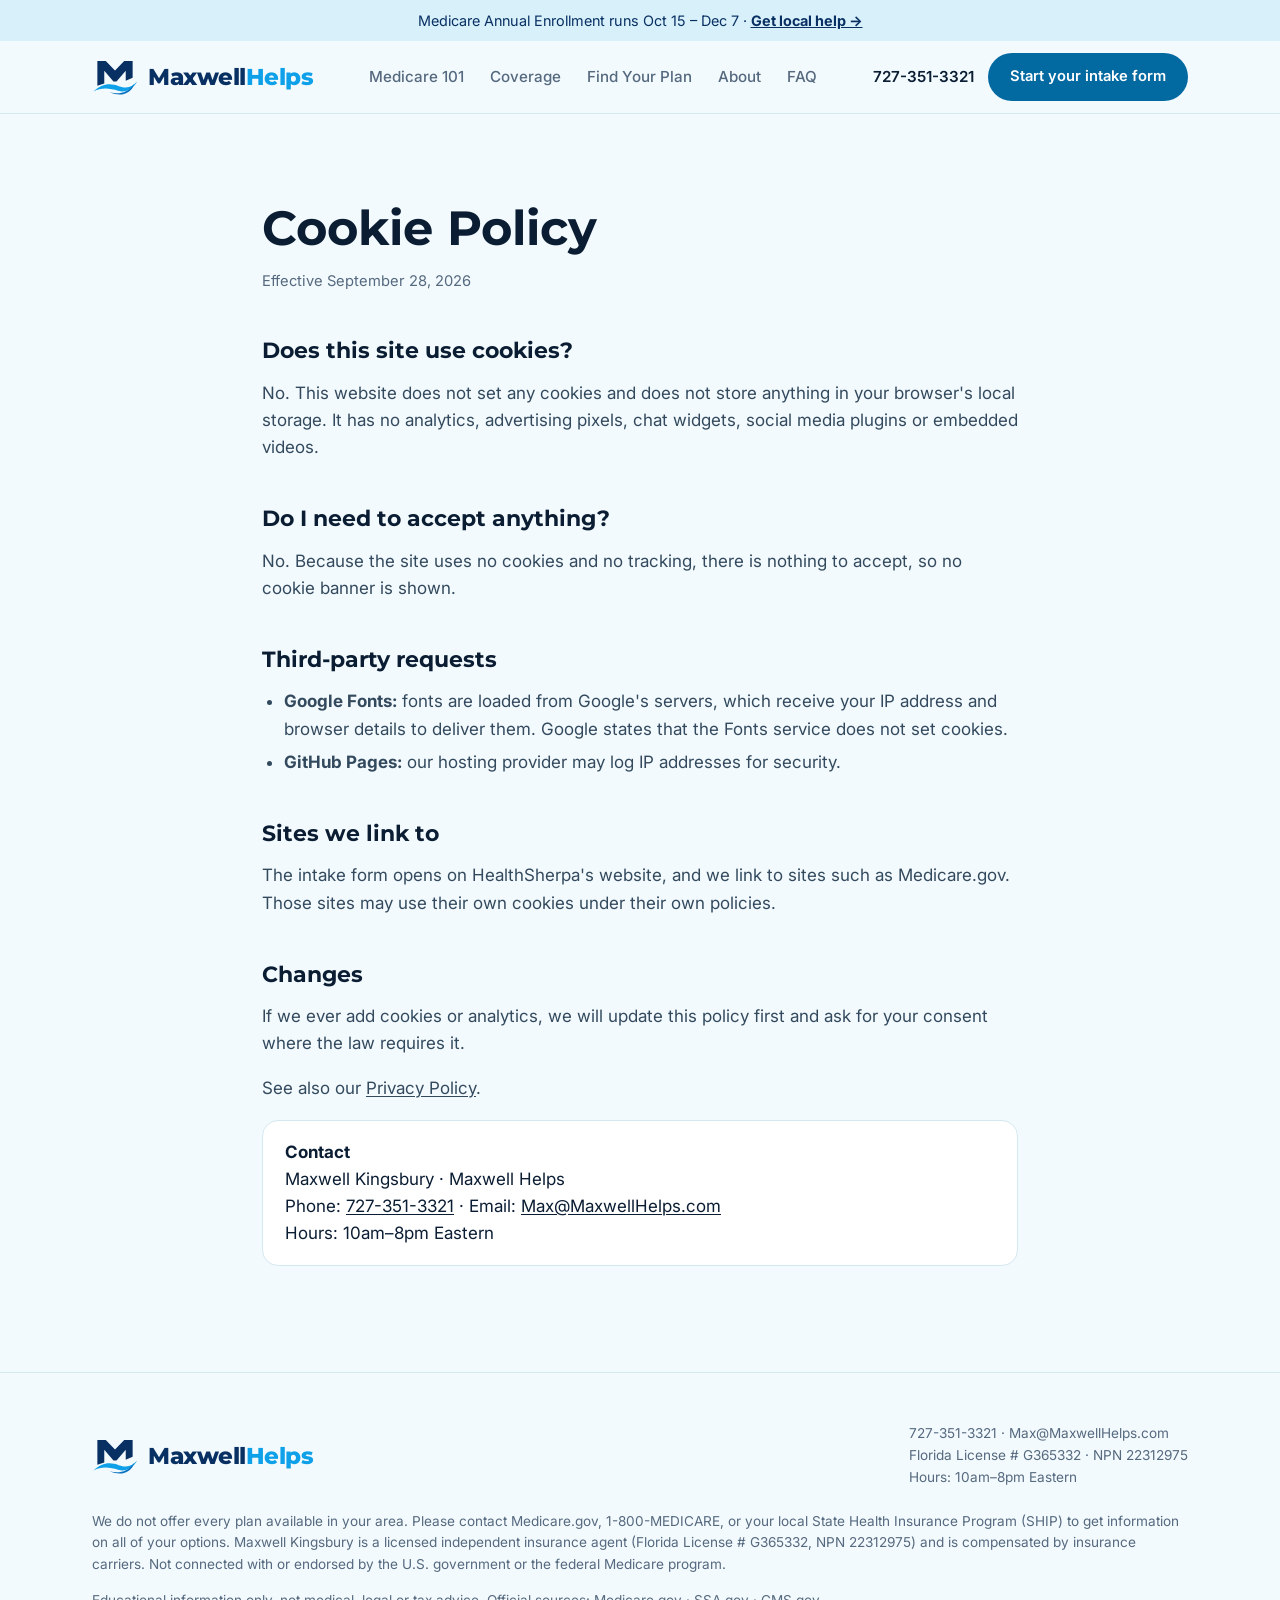
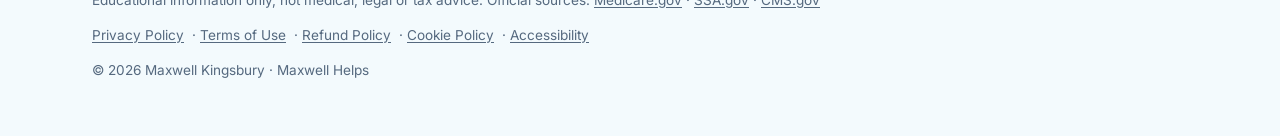
==== cookies.html @ 7a744db7 "Add Cookie Policy page" ====
<!DOCTYPE html>
<html lang="en">
<head>
<meta charset="utf-8">
<script>document.documentElement.classList.add('js')</script>
<meta name="viewport" content="width=device-width, initial-scale=1, viewport-fit=cover">
<title>Cookie Policy | Maxwell Helps</title>
<meta name="description" content="Maxwell Helps cookie policy: this site does not use cookies.">
<link href="https://fonts.googleapis.com/css2?family=Montserrat:wght@600;700;800&family=Inter:wght@400;500;600&display=swap" rel="stylesheet">
<link rel="stylesheet" href="styles.css">
</head>
<body><a class="skip" href="#main">Skip to main content</a><svg width="0" height="0" style="position:absolute"><symbol id="palm" viewBox="0 0 200 300"><g fill="currentColor"><path d="M96 68C104 150 96 230 104 300L116 300C108 230 116 150 106 68Z"/><path d="M100 70C70 30 25 30 0 62C35 48 68 55 100 70Z"/><path d="M100 70C130 30 175 30 200 62C165 48 132 55 100 70Z"/><path d="M100 70C60 60 20 85 8 130C40 96 70 82 100 70Z"/><path d="M100 70C140 60 180 85 192 130C160 96 130 82 100 70Z"/><path d="M100 70C85 30 95 10 108 0C112 30 108 50 100 70Z"/><path d="M100 70C80 55 55 45 40 20C70 30 90 50 100 70Z"/><path d="M100 70C120 55 145 45 160 20C130 30 110 50 100 70Z"/></g></symbol></svg>
<div class="banner">Medicare Annual Enrollment runs Oct 15 – Dec 7 · <a href="index.html#contact">Get local help →</a></div>
<header><div class="wrap nav">
  <a class="logo" href="index.html" aria-label="Maxwell Helps"><svg class="mk" viewBox="0 0 120 92" aria-hidden="true"><path fill="#083063" d="M14 4h22l24 25 24-25h22v44l-18 8V30L64 58h-8L32 30v33l-18 6z"/><path fill="#0ea0e8" d="M4 84c22-22 44-22 66-14s34 2 48-12c-12 20-30 30-50 24S26 72 4 84z"/><path fill="#0a72c0" d="M46 86c24 6 46 2 64-22-6 22-30 36-64 22z"/></svg><span class="wm">Maxwell<b>Helps</b></span></a>
  <nav><ul><li><a href="medicare-101.html">Medicare 101</a></li><li><a href="index.html#pillars">Coverage</a></li><li><a href="index.html#quiz">Find Your Plan</a></li><li><a href="index.html#about">About</a></li><li><a href="index.html#faq">FAQ</a></li></ul></nav>
  <div class="navr"><a class="tel" href="tel:+17273513321">727-351-3321</a><a class="btn p" href="https://medicare.healthsherpa.com/intake/maxwell-kingsbury" target="_blank" rel="noopener">Start your intake form<span class="sr-only"> (opens in a new tab)</span></a><button class="menu-btn" type="button" aria-label="Open menu" aria-expanded="false" aria-controls="mnav"><span></span><span></span><span></span></button></div>
</div>
<div id="mnav" class="mnav" hidden><div class="wrap"><ul><li><a href="medicare-101.html">Medicare 101</a></li><li><a href="index.html#pillars">Coverage</a></li><li><a href="index.html#quiz">Find Your Plan</a></li><li><a href="index.html#about">About</a></li><li><a href="index.html#faq">FAQ</a></li></ul><a class="btn p" href="https://medicare.healthsherpa.com/intake/maxwell-kingsbury" target="_blank" rel="noopener">Start your intake form<span class="sr-only"> (opens in a new tab)</span></a></div></div></header>

<main id="main">
<section><div class="wrap legal">
<h1>Cookie Policy</h1>
<p class="updated">Effective September 28, 2026</p>
<h2>Does this site use cookies?</h2>
<p>No. This website does not set any cookies and does not store anything in your browser's local storage. It has no analytics, advertising pixels, chat widgets, social media plugins or embedded videos.</p>
<h2>Do I need to accept anything?</h2>
<p>No. Because the site uses no cookies and no tracking, there is nothing to accept, so no cookie banner is shown.</p>
<h2>Third-party requests</h2>
<ul>
<li><strong>Google Fonts:</strong> fonts are loaded from Google's servers, which receive your IP address and browser details to deliver them. Google states that the Fonts service does not set cookies.</li>
<li><strong>GitHub Pages:</strong> our hosting provider may log IP addresses for security.</li>
</ul>
<h2>Sites we link to</h2>
<p>The intake form opens on HealthSherpa's website, and we link to sites such as Medicare.gov. Those sites may use their own cookies under their own policies.</p>
<h2>Changes</h2>
<p>If we ever add cookies or analytics, we will update this policy first and ask for your consent where the law requires it.</p>
<p>See also our <a href="privacy.html">Privacy Policy</a>.</p>
<div class="box"><strong>Contact</strong><br>Maxwell Kingsbury · Maxwell Helps<br>Phone: <a href="tel:+17273513321">727-351-3321</a> · Email: <a href="mailto:Max@MaxwellHelps.com">Max@MaxwellHelps.com</a><br>Hours: 10am–8pm Eastern</div>
</div></section>
</main>

<footer><div class="wrap">
  <div class="row"><a class="logo" href="index.html" aria-label="Maxwell Helps"><svg class="mk" viewBox="0 0 120 92" aria-hidden="true"><path fill="#083063" d="M14 4h22l24 25 24-25h22v44l-18 8V30L64 58h-8L32 30v33l-18 6z"/><path fill="#0ea0e8" d="M4 84c22-22 44-22 66-14s34 2 48-12c-12 20-30 30-50 24S26 72 4 84z"/><path fill="#0a72c0" d="M46 86c24 6 46 2 64-22-6 22-30 36-64 22z"/></svg><span class="wm">Maxwell<b>Helps</b></span></a><div>727-351-3321 · <a href="mailto:Max@MaxwellHelps.com">Max@MaxwellHelps.com</a><br>Florida License # G365332 · NPN 22312975<br>Hours: 10am–8pm Eastern</div></div>
  <p>We do not offer every plan available in your area. Please contact Medicare.gov, 1-800-MEDICARE, or your local State Health Insurance Program (SHIP) to get information on all of your options. Maxwell Kingsbury is a licensed independent insurance agent (Florida License # G365332, NPN 22312975) and is compensated by insurance carriers. Not connected with or endorsed by the U.S. government or the federal Medicare program.</p>
  <p>Educational information only, not medical, legal or tax advice. Official sources: <a href="https://www.medicare.gov/" target="_blank" rel="noopener">Medicare.gov<span class="sr-only"> (opens in a new tab)</span></a> · <a href="https://www.ssa.gov/medicare/" target="_blank" rel="noopener">SSA.gov<span class="sr-only"> (opens in a new tab)</span></a> · <a href="https://www.cms.gov/" target="_blank" rel="noopener">CMS.gov<span class="sr-only"> (opens in a new tab)</span></a></p>
  <p class="legal-links"><a href="privacy.html">Privacy Policy</a> · <a href="terms.html">Terms of Use</a> · <a href="terms.html#refunds">Refund Policy</a> · <a href="cookies.html">Cookie Policy</a> · <a href="terms.html#accessibility">Accessibility</a></p>
  <p>© 2026 Maxwell Kingsbury · Maxwell Helps</p>
</div></footer>
<div class="mbar"><a class="call" href="tel:+17273513321">Call Maxwell</a><a class="go" href="https://medicare.healthsherpa.com/intake/maxwell-kingsbury" target="_blank" rel="noopener">Intake form<span class="sr-only"> (opens in a new tab)</span></a></div>

<script>
(function(){
  var mb=document.querySelector('.menu-btn'),mn=document.getElementById('mnav');
  function setM(o){mb.setAttribute('aria-expanded',o);mb.setAttribute('aria-label',o?'Close menu':'Open menu');mn.hidden=!o}
  mb.onclick=function(){setM(mb.getAttribute('aria-expanded')!=='true')};
  mn.querySelectorAll('a').forEach(function(a){a.addEventListener('click',function(){setM(false)})});
  document.addEventListener('keydown',function(e){if(e.key==='Escape'&&!mn.hidden){setM(false);mb.focus()}});
})();
</script>
</body>
</html>
---- styles.css ----
/* BRAND TOKENS — swap these to match the Maxwell Helps brand kit */
:root{--brand:#083063;--brand-2:#0369a1;--sky:#0ea0e8;--accent:#0369a1;--bg:#f3fafd;--card:#fff;--ink:#0b1d33;--muted:#55697f;--line:#d4e8f2;--soft:#e1f3fa;box-sizing:border-box;padding-top:env(safe-area-inset-top,0px);padding-bottom:env(safe-area-inset-bottom,0px)}


html{scroll-padding-top:calc(env(safe-area-inset-top,0px) + 76px);scroll-behavior:smooth}
*{box-sizing:border-box}
body{margin:0;background:var(--bg);color:var(--ink);font:400 17px/1.6 Inter,system-ui,sans-serif}
h1,h2,h3{font-family:Montserrat,system-ui,sans-serif;line-height:1.1;margin:0 0 .5em;color:var(--ink)}
h1{font-size:clamp(2.6rem,7vw,5rem);font-weight:700}
h2{font-size:clamp(1.9rem,4vw,2.9rem);font-weight:700}
h3{font-size:1.25rem}
a{color:inherit}
.wrap{max-width:1140px;margin:0 auto;padding:0 22px}
section{padding:88px 0}
.eyebrow{font-size:.78rem;letter-spacing:.14em;text-transform:uppercase;font-weight:600;color:var(--brand-2);margin-bottom:14px;display:block}
.btn{display:inline-block;padding:14px 26px;border-radius:999px;font-weight:600;text-decoration:none;border:2px solid transparent;transition:transform .2s,box-shadow .2s;cursor:pointer;font-size:1rem;font-family:inherit}
.btn:hover{transform:translateY(-2px);box-shadow:0 10px 24px -10px rgba(15,61,62,.5)}
.btn.p{background:var(--accent);color:#fff}
.btn.g{border-color:var(--line);background:transparent;color:var(--ink)}
/* banner + header */
.banner{background:#d8f0fa;color:var(--brand);text-align:center;font-size:.9rem;padding:9px 12px}
.banner a{color:var(--brand);font-weight:700}
header{position:sticky;top:env(safe-area-inset-top,0px);z-index:20;background:color-mix(in srgb,var(--bg) 88%,transparent);backdrop-filter:blur(12px);border-bottom:1px solid var(--line)}
.nav{display:flex;align-items:center;justify-content:space-between;height:72px}
.logo{display:flex;align-items:center;gap:10px;font-family:Montserrat,system-ui,sans-serif;font-weight:700;font-size:1.4rem;text-decoration:none}
.mark{width:36px;height:36px;border-radius:11px;background:var(--brand);display:grid;place-items:center}
.mark svg{width:20px;height:20px}
.mk{width:46px;height:36px;display:block}.wm{font:800 1.45rem Montserrat,system-ui,sans-serif;color:#083063;letter-spacing:-.02em}.wm b{color:#0ea0e8;font-weight:800}.logo em{font-style:normal;color:var(--brand-2)}
nav ul{display:flex;gap:26px;list-style:none;margin:0;padding:0;font-weight:500;font-size:.95rem}
nav a{text-decoration:none;color:var(--muted)}nav a:hover{color:var(--ink)}
.navr{display:flex;gap:14px;align-items:center}
.navr .tel{font-weight:600;text-decoration:none;font-size:.95rem}
.navr .btn{padding:10px 20px;font-size:.92rem}
@media(max-width:900px){nav,.navr .tel{display:none}}
/* hero */
.hero{position:relative;overflow:hidden;padding:80px 0 130px;background:linear-gradient(180deg,#d8f0fa 0%,#eef9fd 70%,var(--bg) 100%)}
.blob{position:absolute;border-radius:50%;filter:blur(60px);opacity:.5;z-index:0;animation:float 14s ease-in-out infinite}
.b1{width:420px;height:420px;background:#ffd98a;top:-110px;right:-50px;opacity:.65}
.b2{width:360px;height:360px;background:var(--brand-2);bottom:-140px;left:-100px;opacity:.25;animation-delay:-6s}
@keyframes float{50%{transform:translate(30px,-24px) scale(1.08)}}
.hero .wrap{position:relative;z-index:1;display:grid;grid-template-columns:1.15fr .85fr;gap:56px;align-items:center}
.hero p.lead{font-size:1.2rem;color:var(--muted);max-width:560px;margin:0 0 30px}
.hero h1 span{color:var(--brand-2);font-style:normal}
.cta{display:flex;gap:14px;flex-wrap:wrap;margin-bottom:34px}
.stats{display:flex;gap:30px;flex-wrap:wrap}
.stats b{display:block;font-family:Montserrat,system-ui,sans-serif;font-size:1.7rem;color:var(--brand-2)}
.stats span{font-size:.85rem;color:var(--muted)}
.portrait{position:relative;aspect-ratio:4/5;border-radius:200px 200px 28px 28px;background:linear-gradient(160deg,var(--brand),var(--brand-2));display:grid;place-items:center;color:#fff;text-align:center;padding:30px;box-shadow:0 40px 70px -30px rgba(15,61,62,.6)}
.portrait small{opacity:.8;font-size:.85rem}
.portrait strong{font-family:Montserrat,system-ui,sans-serif;font-size:1.3rem;display:block;margin-bottom:6px}
.chip{position:absolute;background:var(--card);color:var(--ink);border:1px solid var(--line);border-radius:16px;padding:12px 16px;font-size:.88rem;font-weight:600;box-shadow:0 18px 40px -18px rgba(0,0,0,.35);animation:float 9s ease-in-out infinite}
.c1{left:-34px;top:22%}.c2{right:-26px;bottom:16%;animation-delay:-4s}
@media(max-width:860px){.hero .wrap{grid-template-columns:1fr}.portrait{max-width:340px;margin:0 auto}.c1{left:-8px}.c2{right:-8px}}
/* pillars */
.pillars{display:grid;grid-template-columns:repeat(3,1fr);gap:22px;margin-top:40px}
.card{background:var(--card);border:1px solid var(--line);border-radius:22px;padding:30px;transition:transform .25s,box-shadow .25s}
.card:hover{transform:translateY(-6px);box-shadow:0 24px 44px -24px rgba(15,61,62,.35)}
.ico{width:48px;height:48px;border-radius:14px;background:var(--soft);display:grid;place-items:center;font-size:1.4rem;margin-bottom:16px}
.card p{color:var(--muted);margin:0 0 14px;font-size:.98rem}
.card a.l{color:var(--brand-2);font-weight:600;text-decoration:none}
.callout{margin-top:30px;background:var(--brand);color:#fff;border-radius:22px;padding:28px 34px;display:flex;justify-content:space-between;align-items:center;gap:20px;flex-wrap:wrap}
.callout b{font-family:Montserrat,system-ui,sans-serif;font-size:1.2rem}


@media(max-width:860px){.pillars{grid-template-columns:1fr}}
/* quiz */
.quiz-sec{background:var(--soft)}
.quiz{max-width:640px;margin:34px auto 0;background:var(--card);border:1px solid var(--line);border-radius:26px;padding:38px;box-shadow:0 30px 60px -36px rgba(15,61,62,.4)}
.bar{height:6px;background:var(--line);border-radius:9px;overflow:hidden;margin-bottom:24px}
.bar i{display:block;height:100%;background:var(--accent);width:16%;transition:width .4s}
.step{display:none}.step.on{display:block;animation:in .4s}
@keyframes in{from{opacity:0;transform:translateX(16px)}}
.opt{display:block;width:100%;text-align:left;background:var(--bg);border:2px solid #8aa0b3;border-radius:14px;padding:14px 18px;margin-bottom:10px;font:inherit;color:var(--ink);cursor:pointer;transition:border-color .2s}
.opt:hover,.opt.sel{border-color:var(--brand-2)}
.opt small{display:block;color:var(--muted)}
.quiz input{width:100%;padding:14px 16px;border-radius:14px;border:2px solid #6b8196;background:var(--bg);color:var(--ink);font:inherit;margin-bottom:14px}
.back{background:none;border:0;color:var(--muted);cursor:pointer;font:inherit;margin-top:6px}
.fine{font-size:.82rem;color:var(--muted);margin-top:14px}
/* help grid */
.grid4{display:grid;grid-template-columns:repeat(4,1fr);gap:20px;margin-top:38px}
.grid4 .card{padding:24px}
@media(max-width:940px){.grid4{grid-template-columns:1fr 1fr}}@media(max-width:560px){.grid4{grid-template-columns:1fr}}
/* steps */
.steps{display:grid;grid-template-columns:repeat(3,1fr);gap:26px;margin-top:40px;counter-reset:s}
.steps div{position:relative;padding-top:74px}
.steps div:before{counter-increment:s;content:counter(s);position:absolute;top:0;left:0;width:56px;height:56px;border-radius:50%;background:var(--accent);color:#fff;font:700 1.5rem Montserrat,system-ui,sans-serif;display:grid;place-items:center}
.steps p{color:var(--muted);margin:0}
@media(max-width:800px){.steps{grid-template-columns:1fr}}
/* products */
.tags{display:flex;flex-wrap:wrap;gap:12px;margin-top:30px}
.tags span{padding:12px 22px;border-radius:999px;background:var(--card);border:1px solid var(--line);font-weight:500;transition:background .2s,color .2s}
.tags span:hover{background:var(--accent);color:#fff}
/* about */
.about{display:grid;grid-template-columns:.8fr 1.2fr;gap:56px;align-items:center}
.about .portrait{border-radius:28px;aspect-ratio:1}
@media(max-width:800px){.about{grid-template-columns:1fr}}
/* faq */
.faq{max-width:780px;margin:34px auto 0}
details{background:var(--card);border:1px solid var(--line);border-radius:16px;padding:18px 24px;margin-bottom:12px}
summary{font-weight:600;cursor:pointer;list-style:none;display:flex;justify-content:space-between}
summary::after{content:"+";color:var(--brand-2);font-size:1.4rem;line-height:1}
details[open] summary::after{content:"–"}
details p{color:var(--muted);margin:12px 0 0}
/* cta + footer */
.final{background:linear-gradient(135deg,#cdeefa,#eaf8fd 60%,#fff4df);color:var(--brand);border:1px solid var(--line);text-align:center;border-radius:32px;padding:70px 24px;position:relative;overflow:hidden}
.final h2{color:var(--brand)}.final p{max-width:520px;margin:0 auto 28px}

footer{padding:50px 0 40px;color:var(--muted);font-size:.85rem;border-top:1px solid var(--line)}
footer .row{display:flex;justify-content:space-between;gap:24px;flex-wrap:wrap;margin-bottom:22px}
footer a{text-decoration:none}
/* reveal */
.js .rv{opacity:0;transform:translateY(28px);transition:opacity .7s,transform .7s}
.js .rv.in{opacity:1;transform:none}
@media(prefers-reduced-motion:reduce){*{animation:none!important;transition:none!important}.rv{opacity:1;transform:none}}
.palm{position:absolute;z-index:0;transform-origin:50% 100%;animation:sway 7s ease-in-out infinite;pointer-events:none;color:#9dd8f2}
@keyframes sway{50%{transform:rotate(2.5deg)}}
.pa{height:440px;right:-20px;bottom:50px;opacity:.85}.pb{height:300px;right:170px;bottom:45px;opacity:.55;animation-delay:-3s}
.pc{height:260px;left:-20px;bottom:-10px;opacity:.6}.pd{height:320px;right:-10px;bottom:-10px;opacity:.6;animation-delay:-2s}
.wave{position:absolute;bottom:-1px;left:0;width:100%;height:80px;z-index:1}.wave path{fill:var(--bg)}
.final>*{position:relative;z-index:1}
@media(max-width:860px){.pb{display:none}.pa{height:300px;opacity:.5}.pc,.pd{height:200px}}
.tpmo{background:#fff;border-top:1px solid var(--line);border-bottom:1px solid var(--line);padding:14px 0;font-size:.95rem;color:var(--ink);text-align:center}
/* ===== Mobile menu + sticky action bar ===== */
.menu-btn{display:none;width:44px;height:44px;border:1px solid var(--line);border-radius:12px;background:var(--card);cursor:pointer;flex-direction:column;justify-content:center;align-items:center;gap:5px;padding:0}
.menu-btn span{display:block;width:20px;height:2px;border-radius:2px;background:var(--brand);transition:transform .25s,opacity .2s}
.menu-btn[aria-expanded="true"] span:nth-child(1){transform:translateY(7px) rotate(45deg)}
.menu-btn[aria-expanded="true"] span:nth-child(2){opacity:0}
.menu-btn[aria-expanded="true"] span:nth-child(3){transform:translateY(-7px) rotate(-45deg)}
.mnav{border-top:1px solid var(--line);background:var(--card);padding:4px 0 20px;box-shadow:0 18px 30px -20px rgba(8,48,99,.35)}
.mnav[hidden]{display:none}
.mnav ul{list-style:none;margin:0;padding:0}
.mnav li a{display:block;padding:14px 4px;border-bottom:1px solid var(--line);text-decoration:none;font-weight:600;font-size:1.05rem;color:var(--ink)}
.mnav .btn{display:block;text-align:center;margin-top:14px}
.mbar{display:none}
@media(max-width:900px){.menu-btn{display:flex}}
@media(max-width:700px){
  .mbar{display:flex;position:fixed;left:0;right:0;bottom:0;z-index:30;gap:10px;padding:10px 14px;padding-bottom:calc(10px + env(safe-area-inset-bottom,0px));background:color-mix(in srgb,var(--card) 94%,transparent);backdrop-filter:blur(12px);border-top:1px solid var(--line);box-shadow:0 -10px 24px -18px rgba(8,48,99,.4)}
  .mbar a{flex:1;text-align:center;padding:13px 10px;border-radius:999px;font-weight:700;text-decoration:none;font-size:.98rem}
  .mbar .call{border:2px solid var(--brand);color:var(--brand)}
  .mbar .go{background:var(--accent);color:#fff}
  body{padding-bottom:78px}
}
/* ===== Phone layout ===== */
@media(max-width:600px){
  body{font-size:16px}
  .wrap{padding:0 18px}
  section{padding:56px 0}
  h2{font-size:1.75rem}
  h3{font-size:1.12rem}
  .banner{font-size:.8rem;padding:8px 10px}.banner a{white-space:nowrap}
  .nav{height:64px}
  .navr .btn{display:none}
  .mk{width:38px;height:30px}.wm{font-size:1.2rem}.logo{gap:8px}
  .hero{padding:36px 0 84px}
  .hero .wrap{gap:34px}
  .hero h1{font-size:2.5rem}
  .hero p.lead{font-size:1.05rem;margin-bottom:24px}
  .cta{flex-direction:column;gap:10px;margin-bottom:26px}
  .cta .btn,.final .btn{display:block;width:100%;text-align:center}
  .stats{display:flex;flex-wrap:nowrap;justify-content:space-between;gap:8px}
  .stats b{font-size:1.05rem;white-space:nowrap}.stats span{font-size:.78rem;line-height:1.3;display:block}
  .portrait{width:100%;max-width:300px;padding:0}
  .about .portrait{max-width:260px}
  .chip{font-size:.78rem;padding:8px 12px;border-radius:12px}
  .c1{left:8px;top:auto;bottom:24%}.c2{right:8px;bottom:7%}
  .pa{height:260px;right:-60px;opacity:.35}.pb{display:none}
  .blob{filter:blur(50px)}.b1{width:260px;height:260px}.b2{width:220px;height:220px}
  .tpmo{font-size:.85rem;padding:12px 0}
  .grid4,.pillars{gap:14px;margin-top:26px}
  .card,.grid4 .card{padding:20px}
  .ico{width:42px;height:42px;margin-bottom:12px}
  .quiz{padding:24px 20px;border-radius:20px;margin-top:24px}
  .opt{padding:13px 14px}
  .steps{gap:22px;margin-top:28px}.steps div{padding-top:0;padding-left:62px;min-height:48px}
  .steps div:before{width:46px;height:46px;font-size:1.2rem}
  section [style*="margin-top:90px"]{margin-top:56px!important}
  .tags{gap:8px}.tags span{padding:9px 14px;font-size:.92rem}
  .about{gap:28px;text-align:center}.about .portrait{margin:0 auto}
  details{padding:15px 18px}
  .final{padding:44px 20px;border-radius:24px}
  .final .btn+.btn,.final .btn.g{margin-top:10px}
  .pc,.pd{height:170px;opacity:.35}
  footer{padding:36px 0 28px}
  footer .row{flex-direction:column;gap:14px}
}
@media(hover:none){.card:hover,.btn:hover{transform:none;box-shadow:none}}

/* ===== Accessibility ===== */
.sr-only{position:absolute!important;width:1px;height:1px;padding:0;margin:-1px;overflow:hidden;clip:rect(0,0,0,0);white-space:nowrap;border:0}
.skip{position:absolute;left:12px;top:-60px;z-index:100;background:var(--brand);color:#fff;padding:10px 16px;border-radius:10px;font-weight:700;text-decoration:none}
.skip:focus{top:12px}
a:focus-visible,button:focus-visible,summary:focus-visible,input:focus-visible,[tabindex]:focus-visible{outline:3px solid #b45309;outline-offset:3px;border-radius:6px}
.btn:focus-visible{outline-offset:4px;border-radius:999px}
.opt[aria-pressed="true"]{border-color:var(--brand-2);background:#e6f2fa}
.quiz h3:focus{outline:none}
main p a,footer p a,.legal a{text-decoration:underline;text-underline-offset:2px}
.legal-links a{margin-right:4px}
/* ===== Legal pages ===== */
.legal{max-width:800px}
.legal h1{font-size:clamp(2rem,5vw,3rem);margin-bottom:.3em}
.legal h2{font-size:1.4rem;margin:2em 0 .6em}
.legal p,.legal li{color:#334a5e}
.legal ul{padding-left:22px}.legal li{margin-bottom:6px}
.legal .updated{color:var(--muted);font-size:.92rem}
.legal .box{background:var(--card);border:1px solid var(--line);border-radius:16px;padding:18px 22px;margin:18px 0}
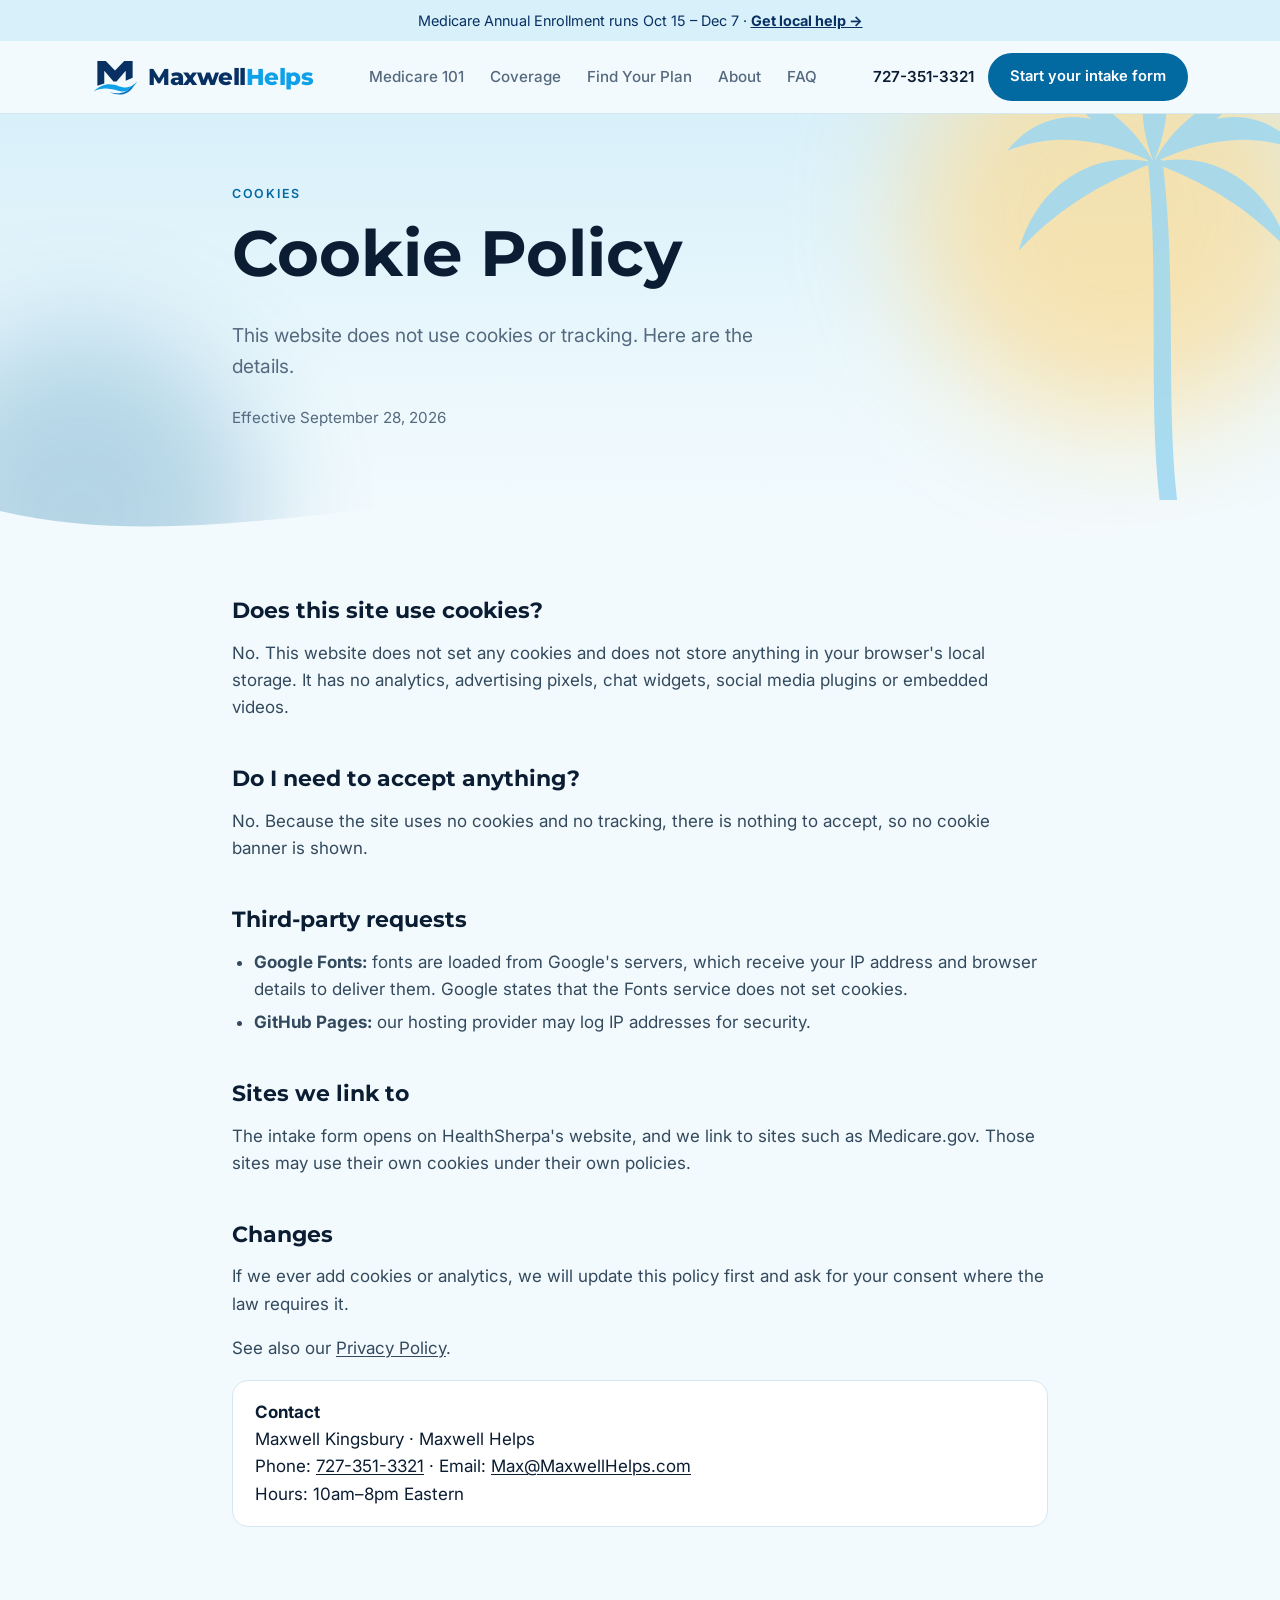
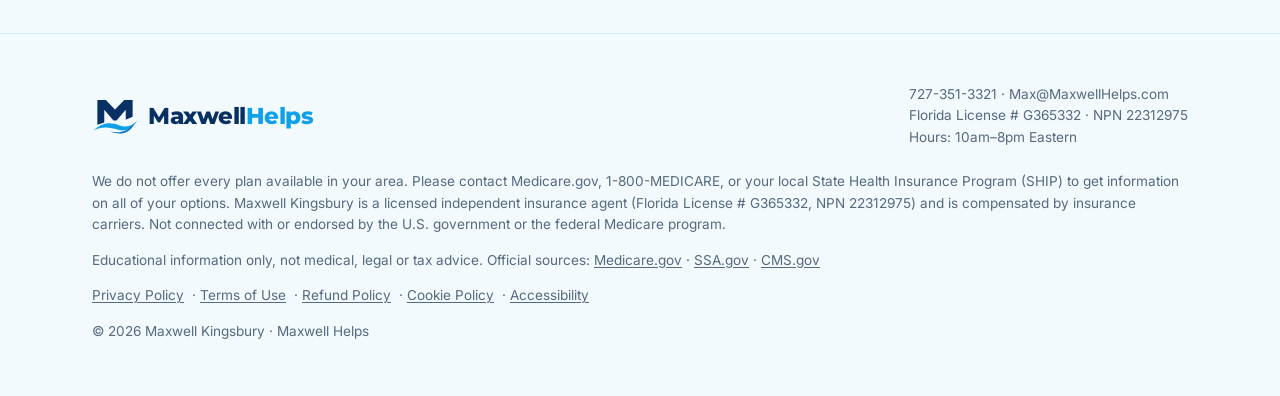
==== commit 6fd7eeda: "Cookie Policy: shared page header" ====
--- a/cookies.html
+++ b/cookies.html
@@ -13,15 +13,21 @@
 <div class="banner">Medicare Annual Enrollment runs Oct 15 – Dec 7 · <a href="index.html#contact">Get local help →</a></div>
 <header><div class="wrap nav">
   <a class="logo" href="index.html" aria-label="Maxwell Helps"><svg class="mk" viewBox="0 0 120 92" aria-hidden="true"><path fill="#083063" d="M14 4h22l24 25 24-25h22v44l-18 8V30L64 58h-8L32 30v33l-18 6z"/><path fill="#0ea0e8" d="M4 84c22-22 44-22 66-14s34 2 48-12c-12 20-30 30-50 24S26 72 4 84z"/><path fill="#0a72c0" d="M46 86c24 6 46 2 64-22-6 22-30 36-64 22z"/></svg><span class="wm">Maxwell<b>Helps</b></span></a>
-  <nav><ul><li><a href="medicare-101.html">Medicare 101</a></li><li><a href="index.html#pillars">Coverage</a></li><li><a href="index.html#quiz">Find Your Plan</a></li><li><a href="index.html#about">About</a></li><li><a href="index.html#faq">FAQ</a></li></ul></nav>
+  <nav aria-label="Main"><ul><li><a href="medicare-101.html">Medicare 101</a></li><li><a href="index.html#pillars">Coverage</a></li><li><a href="index.html#quiz">Find Your Plan</a></li><li><a href="index.html#about">About</a></li><li><a href="index.html#faq">FAQ</a></li></ul></nav>
   <div class="navr"><a class="tel" href="tel:+17273513321">727-351-3321</a><a class="btn p" href="https://medicare.healthsherpa.com/intake/maxwell-kingsbury" target="_blank" rel="noopener">Start your intake form<span class="sr-only"> (opens in a new tab)</span></a><button class="menu-btn" type="button" aria-label="Open menu" aria-expanded="false" aria-controls="mnav"><span></span><span></span><span></span></button></div>
 </div>
 <div id="mnav" class="mnav" hidden><div class="wrap"><ul><li><a href="medicare-101.html">Medicare 101</a></li><li><a href="index.html#pillars">Coverage</a></li><li><a href="index.html#quiz">Find Your Plan</a></li><li><a href="index.html#about">About</a></li><li><a href="index.html#faq">FAQ</a></li></ul><a class="btn p" href="https://medicare.healthsherpa.com/intake/maxwell-kingsbury" target="_blank" rel="noopener">Start your intake form<span class="sr-only"> (opens in a new tab)</span></a></div></div></header>
 
 <main id="main">
-<section><div class="wrap legal">
-<h1>Cookie Policy</h1>
-<p class="updated">Effective September 28, 2026</p>
+<section class="hero sm"><div class="blob b1"></div><div class="blob b2"></div><svg class="palm pa" viewBox="0 0 200 300" aria-hidden="true"><use href="#palm"/></svg>
+<div class="wrap"><div>
+  <span class="eyebrow">Cookies</span>
+  <h1>Cookie Policy</h1>
+  <p class="lead">This website does not use cookies or tracking. Here are the details.</p>
+  <p class="updated">Effective September 28, 2026</p>
+</div></div><svg class="wave" viewBox="0 0 1440 80" preserveAspectRatio="none" aria-hidden="true"><path d="M0 40C240 90 480 0 720 40S1200 80 1440 30V80H0Z"/></svg></section>
+
+<section class="legal-body"><div class="wrap legal">
 <h2>Does this site use cookies?</h2>
 <p>No. This website does not set any cookies and does not store anything in your browser's local storage. It has no analytics, advertising pixels, chat widgets, social media plugins or embedded videos.</p>
 <h2>Do I need to accept anything?</h2>
--- a/styles.css
+++ b/styles.css
@@ -28,7 +28,9 @@
 .mk{width:46px;height:36px;display:block}.wm{font:800 1.45rem Montserrat,system-ui,sans-serif;color:#083063;letter-spacing:-.02em}.wm b{color:#0ea0e8;font-weight:800}.logo em{font-style:normal;color:var(--brand-2)}
 nav ul{display:flex;gap:26px;list-style:none;margin:0;padding:0;font-weight:500;font-size:.95rem}
 nav a{text-decoration:none;color:var(--muted)}nav a:hover{color:var(--ink)}
-.navr{display:flex;gap:14px;align-items:center}
+.navr{display:flex;gap:14px;align-items:center;flex-shrink:0}
+.logo{flex-shrink:0}nav a,.navr a{white-space:nowrap}
+nav a[aria-current="page"]{color:var(--ink);box-shadow:inset 0 -2px 0 var(--brand-2);padding-bottom:3px}
 .navr .tel{font-weight:600;text-decoration:none;font-size:.95rem}
 .navr .btn{padding:10px 20px;font-size:.92rem}
 @media(max-width:900px){nav,.navr .tel{display:none}}
@@ -196,10 +198,22 @@
 main p a,footer p a,.legal a{text-decoration:underline;text-underline-offset:2px}
 .legal-links a{margin-right:4px}
 /* ===== Legal pages ===== */
-.legal{max-width:800px}
-.legal h1{font-size:clamp(2rem,5vw,3rem);margin-bottom:.3em}
+.legal{max-width:860px}
+.legal-body{padding-top:48px}
 .legal h2{font-size:1.4rem;margin:2em 0 .6em}
 .legal p,.legal li{color:#334a5e}
 .legal ul{padding-left:22px}.legal li{margin-bottom:6px}
-.legal .updated{color:var(--muted);font-size:.92rem}
+.legal h2:first-child{margin-top:0}
+.hero .updated{color:var(--muted);font-size:.95rem;margin:-6px 0 0}
 .legal .box{background:var(--card);border:1px solid var(--line);border-radius:16px;padding:18px 22px;margin:18px 0}
+/* ===== Page header (shared) ===== */
+.hero.sm{padding:70px 0 120px}.hero.sm .wrap{grid-template-columns:1fr;max-width:860px}
+.hero.sm h1{font-size:clamp(2.3rem,6vw,4rem)}
+@media(max-width:600px){.hero.sm{padding:36px 0 84px}.hero.sm h1{font-size:2.3rem}.legal-body{padding-top:28px}}
+/* ===== Advisor ID card ===== */
+.pfig{margin:0;position:relative}
+.idcard{position:relative;z-index:2;width:fit-content;max-width:92%;margin:-34px auto 0;background:var(--card);border:1px solid var(--line);border-radius:16px;padding:12px 22px;text-align:center;box-shadow:0 18px 40px -20px rgba(8,48,99,.45);line-height:1.35}
+.idcard strong{display:block;font:800 1.15rem Montserrat,system-ui,sans-serif;color:var(--brand)}
+.idcard span{display:block;font-size:.86rem;color:var(--muted)}
+.idcard .role{color:var(--brand-2);font-weight:600}
+@media(max-width:600px){.idcard{padding:10px 16px;margin-top:-28px}.idcard strong{font-size:1.05rem}.idcard span{font-size:.8rem}.c1{bottom:47%}.c2{bottom:29%}.chip{animation:none}}
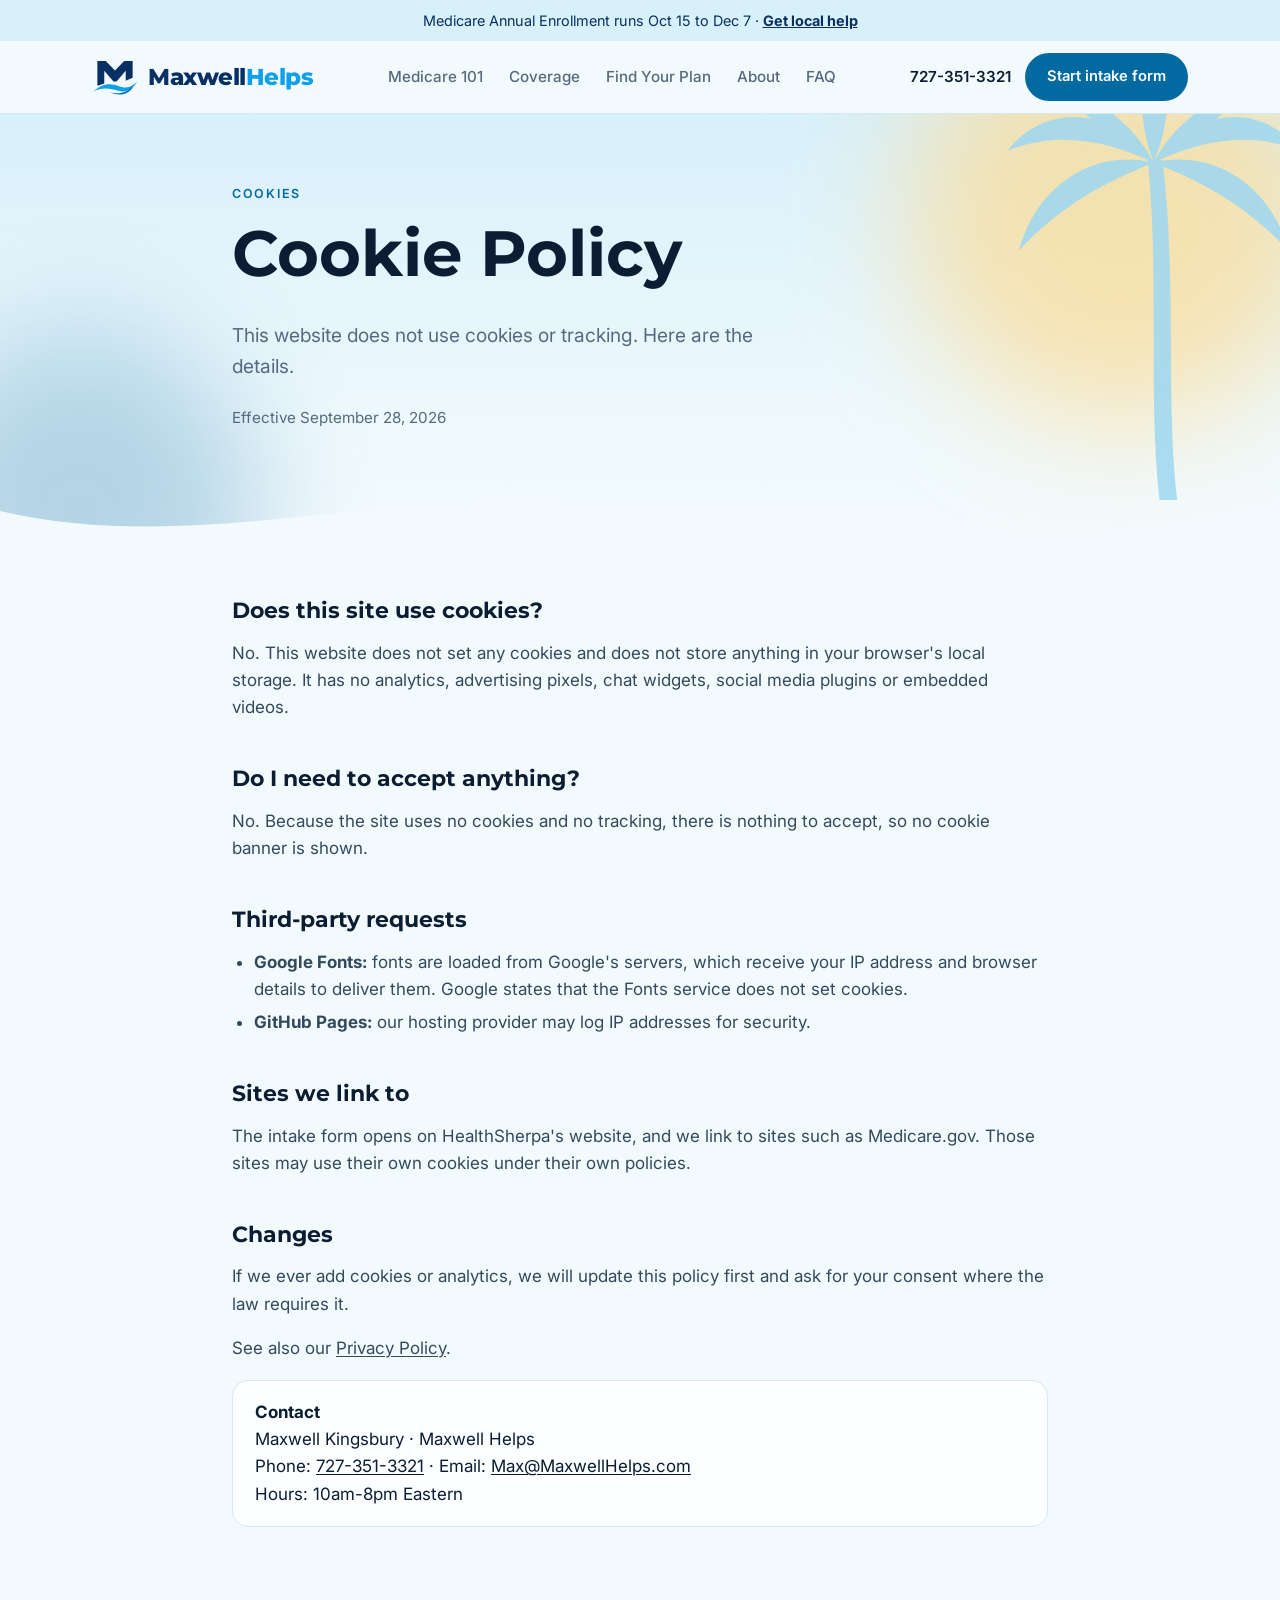
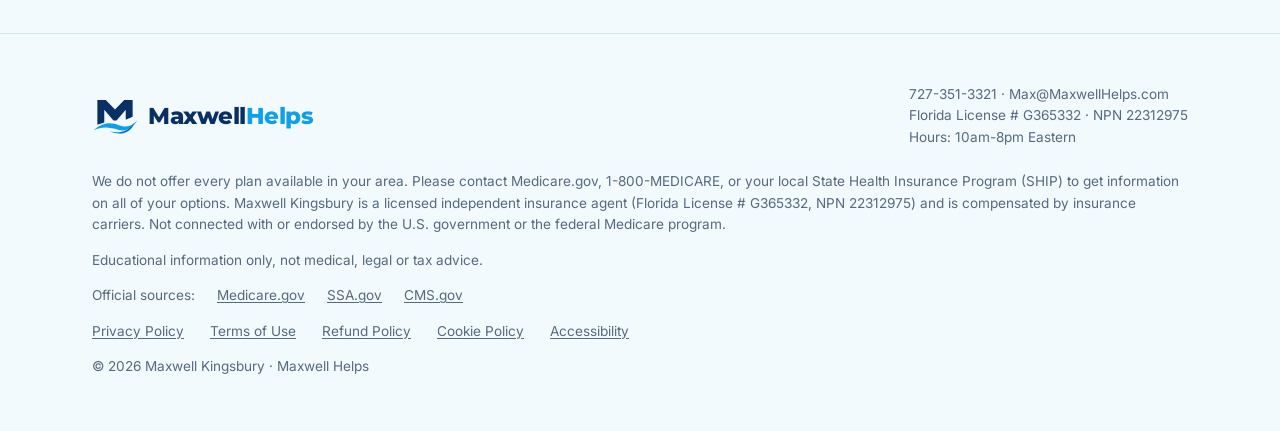
==== commit 37d7535b: "Add files via upload" ====
--- a/cookies.html
+++ b/cookies.html
@@ -10,13 +10,13 @@
 <link rel="stylesheet" href="styles.css">
 </head>
 <body><a class="skip" href="#main">Skip to main content</a><svg width="0" height="0" style="position:absolute"><symbol id="palm" viewBox="0 0 200 300"><g fill="currentColor"><path d="M96 68C104 150 96 230 104 300L116 300C108 230 116 150 106 68Z"/><path d="M100 70C70 30 25 30 0 62C35 48 68 55 100 70Z"/><path d="M100 70C130 30 175 30 200 62C165 48 132 55 100 70Z"/><path d="M100 70C60 60 20 85 8 130C40 96 70 82 100 70Z"/><path d="M100 70C140 60 180 85 192 130C160 96 130 82 100 70Z"/><path d="M100 70C85 30 95 10 108 0C112 30 108 50 100 70Z"/><path d="M100 70C80 55 55 45 40 20C70 30 90 50 100 70Z"/><path d="M100 70C120 55 145 45 160 20C130 30 110 50 100 70Z"/></g></symbol></svg>
-<div class="banner">Medicare Annual Enrollment runs Oct 15 – Dec 7 · <a href="index.html#contact">Get local help →</a></div>
+<div class="banner">Medicare Annual Enrollment runs Oct 15 to Dec 7 · <a href="index.html#contact">Get local help</a></div>
 <header><div class="wrap nav">
   <a class="logo" href="index.html" aria-label="Maxwell Helps"><svg class="mk" viewBox="0 0 120 92" aria-hidden="true"><path fill="#083063" d="M14 4h22l24 25 24-25h22v44l-18 8V30L64 58h-8L32 30v33l-18 6z"/><path fill="#0ea0e8" d="M4 84c22-22 44-22 66-14s34 2 48-12c-12 20-30 30-50 24S26 72 4 84z"/><path fill="#0a72c0" d="M46 86c24 6 46 2 64-22-6 22-30 36-64 22z"/></svg><span class="wm">Maxwell<b>Helps</b></span></a>
   <nav aria-label="Main"><ul><li><a href="medicare-101.html">Medicare 101</a></li><li><a href="index.html#pillars">Coverage</a></li><li><a href="index.html#quiz">Find Your Plan</a></li><li><a href="index.html#about">About</a></li><li><a href="index.html#faq">FAQ</a></li></ul></nav>
-  <div class="navr"><a class="tel" href="tel:+17273513321">727-351-3321</a><a class="btn p" href="https://medicare.healthsherpa.com/intake/maxwell-kingsbury" target="_blank" rel="noopener">Start your intake form<span class="sr-only"> (opens in a new tab)</span></a><button class="menu-btn" type="button" aria-label="Open menu" aria-expanded="false" aria-controls="mnav"><span></span><span></span><span></span></button></div>
+  <div class="navr"><a class="tel" href="tel:+17273513321">727-351-3321</a><a class="btn p" href="https://medicare.healthsherpa.com/intake/maxwell-kingsbury" target="_blank" rel="noopener">Start intake form<span class="sr-only"> (opens in a new tab)</span></a><button class="menu-btn" type="button" aria-label="Open menu" aria-expanded="false" aria-controls="mnav"><span></span><span></span><span></span></button></div>
 </div>
-<div id="mnav" class="mnav" hidden><div class="wrap"><ul><li><a href="medicare-101.html">Medicare 101</a></li><li><a href="index.html#pillars">Coverage</a></li><li><a href="index.html#quiz">Find Your Plan</a></li><li><a href="index.html#about">About</a></li><li><a href="index.html#faq">FAQ</a></li></ul><a class="btn p" href="https://medicare.healthsherpa.com/intake/maxwell-kingsbury" target="_blank" rel="noopener">Start your intake form<span class="sr-only"> (opens in a new tab)</span></a></div></div></header>
+<div id="mnav" class="mnav" hidden><div class="wrap"><ul><li><a href="medicare-101.html">Medicare 101</a></li><li><a href="index.html#pillars">Coverage</a></li><li><a href="index.html#quiz">Find Your Plan</a></li><li><a href="index.html#about">About</a></li><li><a href="index.html#faq">FAQ</a></li></ul><a class="btn p" href="https://medicare.healthsherpa.com/intake/maxwell-kingsbury" target="_blank" rel="noopener">Start intake form<span class="sr-only"> (opens in a new tab)</span></a></div></div></header>
 
 <main id="main">
 <section class="hero sm"><div class="blob b1"></div><div class="blob b2"></div><svg class="palm pa" viewBox="0 0 200 300" aria-hidden="true"><use href="#palm"/></svg>
@@ -42,18 +42,19 @@
 <h2>Changes</h2>
 <p>If we ever add cookies or analytics, we will update this policy first and ask for your consent where the law requires it.</p>
 <p>See also our <a href="privacy.html">Privacy Policy</a>.</p>
-<div class="box"><strong>Contact</strong><br>Maxwell Kingsbury · Maxwell Helps<br>Phone: <a href="tel:+17273513321">727-351-3321</a> · Email: <a href="mailto:Max@MaxwellHelps.com">Max@MaxwellHelps.com</a><br>Hours: 10am–8pm Eastern</div>
+<div class="box"><strong>Contact</strong><br>Maxwell Kingsbury · Maxwell Helps<br>Phone: <a href="tel:+17273513321">727-351-3321</a> · Email: <a href="mailto:Max@MaxwellHelps.com">Max@MaxwellHelps.com</a><br>Hours: 10am-8pm Eastern</div>
 </div></section>
 </main>
 
 <footer><div class="wrap">
-  <div class="row"><a class="logo" href="index.html" aria-label="Maxwell Helps"><svg class="mk" viewBox="0 0 120 92" aria-hidden="true"><path fill="#083063" d="M14 4h22l24 25 24-25h22v44l-18 8V30L64 58h-8L32 30v33l-18 6z"/><path fill="#0ea0e8" d="M4 84c22-22 44-22 66-14s34 2 48-12c-12 20-30 30-50 24S26 72 4 84z"/><path fill="#0a72c0" d="M46 86c24 6 46 2 64-22-6 22-30 36-64 22z"/></svg><span class="wm">Maxwell<b>Helps</b></span></a><div>727-351-3321 · <a href="mailto:Max@MaxwellHelps.com">Max@MaxwellHelps.com</a><br>Florida License # G365332 · NPN 22312975<br>Hours: 10am–8pm Eastern</div></div>
+  <div class="row"><a class="logo" href="index.html" aria-label="Maxwell Helps"><svg class="mk" viewBox="0 0 120 92" aria-hidden="true"><path fill="#083063" d="M14 4h22l24 25 24-25h22v44l-18 8V30L64 58h-8L32 30v33l-18 6z"/><path fill="#0ea0e8" d="M4 84c22-22 44-22 66-14s34 2 48-12c-12 20-30 30-50 24S26 72 4 84z"/><path fill="#0a72c0" d="M46 86c24 6 46 2 64-22-6 22-30 36-64 22z"/></svg><span class="wm">Maxwell<b>Helps</b></span></a><div>727-351-3321 · <a href="mailto:Max@MaxwellHelps.com">Max@MaxwellHelps.com</a><br>Florida License # G365332 · NPN 22312975<br>Hours: 10am-8pm Eastern</div></div>
   <p>We do not offer every plan available in your area. Please contact Medicare.gov, 1-800-MEDICARE, or your local State Health Insurance Program (SHIP) to get information on all of your options. Maxwell Kingsbury is a licensed independent insurance agent (Florida License # G365332, NPN 22312975) and is compensated by insurance carriers. Not connected with or endorsed by the U.S. government or the federal Medicare program.</p>
-  <p>Educational information only, not medical, legal or tax advice. Official sources: <a href="https://www.medicare.gov/" target="_blank" rel="noopener">Medicare.gov<span class="sr-only"> (opens in a new tab)</span></a> · <a href="https://www.ssa.gov/medicare/" target="_blank" rel="noopener">SSA.gov<span class="sr-only"> (opens in a new tab)</span></a> · <a href="https://www.cms.gov/" target="_blank" rel="noopener">CMS.gov<span class="sr-only"> (opens in a new tab)</span></a></p>
-  <p class="legal-links"><a href="privacy.html">Privacy Policy</a> · <a href="terms.html">Terms of Use</a> · <a href="terms.html#refunds">Refund Policy</a> · <a href="cookies.html">Cookie Policy</a> · <a href="terms.html#accessibility">Accessibility</a></p>
+  <p>Educational information only, not medical, legal or tax advice.</p>
+  <p class="src-links">Official sources: <a href="https://www.medicare.gov/" target="_blank" rel="noopener">Medicare.gov<span class="sr-only"> (opens in a new tab)</span></a><a href="https://www.ssa.gov/medicare/" target="_blank" rel="noopener">SSA.gov<span class="sr-only"> (opens in a new tab)</span></a><a href="https://www.cms.gov/" target="_blank" rel="noopener">CMS.gov<span class="sr-only"> (opens in a new tab)</span></a></p>
+  <p class="legal-links"><a href="privacy.html">Privacy Policy</a><a href="terms.html">Terms of Use</a><a href="terms.html#refunds">Refund Policy</a><a href="cookies.html">Cookie Policy</a><a href="terms.html#accessibility">Accessibility</a></p>
   <p>© 2026 Maxwell Kingsbury · Maxwell Helps</p>
 </div></footer>
-<div class="mbar"><a class="call" href="tel:+17273513321">Call Maxwell</a><a class="go" href="https://medicare.healthsherpa.com/intake/maxwell-kingsbury" target="_blank" rel="noopener">Intake form<span class="sr-only"> (opens in a new tab)</span></a></div>
+<div class="mbar"><a class="call" href="tel:+17273513321">Call Maxwell</a><a class="go" href="https://medicare.healthsherpa.com/intake/maxwell-kingsbury" target="_blank" rel="noopener">Start intake form<span class="sr-only"> (opens in a new tab)</span></a></div>
 
 <script>
 (function(){
--- a/styles.css
+++ b/styles.css
@@ -1,5 +1,5 @@
-/* BRAND TOKENS — swap these to match the Maxwell Helps brand kit */
-:root{--brand:#083063;--brand-2:#0369a1;--sky:#0ea0e8;--accent:#0369a1;--bg:#f3fafd;--card:#fff;--ink:#0b1d33;--muted:#55697f;--line:#d4e8f2;--soft:#e1f3fa;box-sizing:border-box;padding-top:env(safe-area-inset-top,0px);padding-bottom:env(safe-area-inset-bottom,0px)}
+/* Brand tokens. Radius rule: buttons and tags are pills; large panels 24px; cards and controls 16px; small tiles 12px. */
+:root{--brand:#083063;--brand-2:#0369a1;--sky:#0ea0e8;--accent:#0369a1;--bg:#f3fafd;--card:#fcfeff;--on-accent:#fafdff;--r-lg:24px;--r-md:16px;--r-sm:12px;--shadow:8,48,99;--ink:#0b1d33;--muted:#55697f;--line:#d4e8f2;--soft:#e1f3fa;box-sizing:border-box;padding-top:env(safe-area-inset-top,0px);padding-bottom:env(safe-area-inset-bottom,0px)}
 
 
 html{scroll-padding-top:calc(env(safe-area-inset-top,0px) + 76px);scroll-behavior:smooth}
@@ -14,8 +14,9 @@
 section{padding:88px 0}
 .eyebrow{font-size:.78rem;letter-spacing:.14em;text-transform:uppercase;font-weight:600;color:var(--brand-2);margin-bottom:14px;display:block}
 .btn{display:inline-block;padding:14px 26px;border-radius:999px;font-weight:600;text-decoration:none;border:2px solid transparent;transition:transform .2s,box-shadow .2s;cursor:pointer;font-size:1rem;font-family:inherit}
-.btn:hover{transform:translateY(-2px);box-shadow:0 10px 24px -10px rgba(15,61,62,.5)}
-.btn.p{background:var(--accent);color:#fff}
+.btn:hover{transform:translateY(-2px);box-shadow:0 10px 24px -10px rgba(var(--shadow),.5)}
+.btn:active{transform:translateY(1px) scale(.98)}
+.btn.p{background:var(--accent);color:var(--on-accent)}
 .btn.g{border-color:var(--line);background:transparent;color:var(--ink)}
 /* banner + header */
 .banner{background:#d8f0fa;color:var(--brand);text-align:center;font-size:.9rem;padding:9px 12px}
@@ -23,23 +24,26 @@
 header{position:sticky;top:env(safe-area-inset-top,0px);z-index:20;background:color-mix(in srgb,var(--bg) 88%,transparent);backdrop-filter:blur(12px);border-bottom:1px solid var(--line)}
 .nav{display:flex;align-items:center;justify-content:space-between;height:72px}
 .logo{display:flex;align-items:center;gap:10px;font-family:Montserrat,system-ui,sans-serif;font-weight:700;font-size:1.4rem;text-decoration:none}
-.mark{width:36px;height:36px;border-radius:11px;background:var(--brand);display:grid;place-items:center}
+.mark{width:36px;height:36px;border-radius:var(--r-sm);background:var(--brand);display:grid;place-items:center}
 .mark svg{width:20px;height:20px}
 .mk{width:46px;height:36px;display:block}.wm{font:800 1.45rem Montserrat,system-ui,sans-serif;color:#083063;letter-spacing:-.02em}.wm b{color:#0ea0e8;font-weight:800}.logo em{font-style:normal;color:var(--brand-2)}
 nav ul{display:flex;gap:26px;list-style:none;margin:0;padding:0;font-weight:500;font-size:.95rem}
-nav a{text-decoration:none;color:var(--muted)}nav a:hover{color:var(--ink)}
+nav a{text-decoration:none;color:var(--muted);padding-bottom:3px;transition:color .2s,box-shadow .2s}nav a:hover{color:var(--ink);box-shadow:inset 0 -2px 0 #9fc3dc}
 .navr{display:flex;gap:14px;align-items:center;flex-shrink:0}
 .logo{flex-shrink:0}nav a,.navr a{white-space:nowrap}
-nav a[aria-current="page"]{color:var(--ink);box-shadow:inset 0 -2px 0 var(--brand-2);padding-bottom:3px}
+nav a[aria-current]{color:var(--ink);box-shadow:inset 0 -2px 0 var(--brand-2)}
+.mnav li a[aria-current]{color:var(--brand-2);box-shadow:inset 3px 0 0 var(--brand-2);padding-left:12px}
 .navr .tel{font-weight:600;text-decoration:none;font-size:.95rem}
 .navr .btn{padding:10px 20px;font-size:.92rem}
 @media(max-width:900px){nav,.navr .tel{display:none}}
+@media(min-width:901px) and (max-width:1100px){.navr .tel{display:none}nav ul{gap:20px}}
 /* hero */
 .hero{position:relative;overflow:hidden;padding:80px 0 130px;background:linear-gradient(180deg,#d8f0fa 0%,#eef9fd 70%,var(--bg) 100%)}
 .blob{position:absolute;border-radius:50%;filter:blur(60px);opacity:.5;z-index:0;animation:float 14s ease-in-out infinite}
 .b1{width:420px;height:420px;background:#ffd98a;top:-110px;right:-50px;opacity:.65}
 .b2{width:360px;height:360px;background:var(--brand-2);bottom:-140px;left:-100px;opacity:.25;animation-delay:-6s}
 @keyframes float{50%{transform:translate(30px,-24px) scale(1.08)}}
+.hero h1{font-size:clamp(2.6rem,4.6vw,4.25rem)}
 .hero .wrap{position:relative;z-index:1;display:grid;grid-template-columns:1.15fr .85fr;gap:56px;align-items:center}
 .hero p.lead{font-size:1.2rem;color:var(--muted);max-width:560px;margin:0 0 30px}
 .hero h1 span{color:var(--brand-2);font-style:normal}
@@ -47,35 +51,35 @@
 .stats{display:flex;gap:30px;flex-wrap:wrap}
 .stats b{display:block;font-family:Montserrat,system-ui,sans-serif;font-size:1.7rem;color:var(--brand-2)}
 .stats span{font-size:.85rem;color:var(--muted)}
-.portrait{position:relative;aspect-ratio:4/5;border-radius:200px 200px 28px 28px;background:linear-gradient(160deg,var(--brand),var(--brand-2));display:grid;place-items:center;color:#fff;text-align:center;padding:30px;box-shadow:0 40px 70px -30px rgba(15,61,62,.6)}
+.portrait{position:relative;aspect-ratio:4/5;border-radius:200px 200px var(--r-lg) var(--r-lg);background:linear-gradient(160deg,var(--brand),var(--brand-2));display:grid;place-items:center;color:var(--on-accent);text-align:center;padding:30px;box-shadow:0 40px 70px -30px rgba(var(--shadow),.6)}
 .portrait small{opacity:.8;font-size:.85rem}
 .portrait strong{font-family:Montserrat,system-ui,sans-serif;font-size:1.3rem;display:block;margin-bottom:6px}
-.chip{position:absolute;background:var(--card);color:var(--ink);border:1px solid var(--line);border-radius:16px;padding:12px 16px;font-size:.88rem;font-weight:600;box-shadow:0 18px 40px -18px rgba(0,0,0,.35);animation:float 9s ease-in-out infinite}
+.chip{position:absolute;background:var(--card);color:var(--ink);border:1px solid var(--line);border-radius:var(--r-md);padding:12px 16px;font-size:.88rem;font-weight:600;box-shadow:0 18px 40px -18px rgba(0,0,0,.35);animation:float 9s ease-in-out infinite}
 .c1{left:-34px;top:22%}.c2{right:-26px;bottom:16%;animation-delay:-4s}
 @media(max-width:860px){.hero .wrap{grid-template-columns:1fr}.portrait{max-width:340px;margin:0 auto}.c1{left:-8px}.c2{right:-8px}}
 /* pillars */
 .pillars{display:grid;grid-template-columns:repeat(3,1fr);gap:22px;margin-top:40px}
-.card{background:var(--card);border:1px solid var(--line);border-radius:22px;padding:30px;transition:transform .25s,box-shadow .25s}
-.card:hover{transform:translateY(-6px);box-shadow:0 24px 44px -24px rgba(15,61,62,.35)}
-.ico{width:48px;height:48px;border-radius:14px;background:var(--soft);display:grid;place-items:center;font-size:1.4rem;margin-bottom:16px}
+.card{background:var(--card);border:1px solid var(--line);border-radius:var(--r-md);padding:30px;transition:transform .25s,box-shadow .25s}
+.card:hover{transform:translateY(-6px);box-shadow:0 24px 44px -24px rgba(var(--shadow),.35)}
+.ico{width:48px;height:48px;border-radius:var(--r-sm);background:var(--soft);display:grid;place-items:center;font-size:1.4rem;margin-bottom:16px}
 .card p{color:var(--muted);margin:0 0 14px;font-size:.98rem}
 .card a.l{color:var(--brand-2);font-weight:600;text-decoration:none}
-.callout{margin-top:30px;background:var(--brand);color:#fff;border-radius:22px;padding:28px 34px;display:flex;justify-content:space-between;align-items:center;gap:20px;flex-wrap:wrap}
+.callout{margin-top:30px;background:var(--brand);color:var(--on-accent);border-radius:var(--r-md);padding:28px 34px;display:flex;justify-content:space-between;align-items:center;gap:20px;flex-wrap:wrap}
 .callout b{font-family:Montserrat,system-ui,sans-serif;font-size:1.2rem}
 
 
 @media(max-width:860px){.pillars{grid-template-columns:1fr}}
 /* quiz */
 .quiz-sec{background:var(--soft)}
-.quiz{max-width:640px;margin:34px auto 0;background:var(--card);border:1px solid var(--line);border-radius:26px;padding:38px;box-shadow:0 30px 60px -36px rgba(15,61,62,.4)}
+.quiz{max-width:640px;margin:34px auto 0;background:var(--card);border:1px solid var(--line);border-radius:var(--r-lg);padding:38px;box-shadow:0 30px 60px -36px rgba(var(--shadow),.4)}
 .bar{height:6px;background:var(--line);border-radius:9px;overflow:hidden;margin-bottom:24px}
 .bar i{display:block;height:100%;background:var(--accent);width:16%;transition:width .4s}
 .step{display:none}.step.on{display:block;animation:in .4s}
 @keyframes in{from{opacity:0;transform:translateX(16px)}}
-.opt{display:block;width:100%;text-align:left;background:var(--bg);border:2px solid #8aa0b3;border-radius:14px;padding:14px 18px;margin-bottom:10px;font:inherit;color:var(--ink);cursor:pointer;transition:border-color .2s}
+.opt{display:block;width:100%;text-align:left;background:var(--bg);border:2px solid #8aa0b3;border-radius:var(--r-sm);padding:14px 18px;margin-bottom:10px;font:inherit;color:var(--ink);cursor:pointer;transition:border-color .2s}
 .opt:hover,.opt.sel{border-color:var(--brand-2)}
 .opt small{display:block;color:var(--muted)}
-.quiz input{width:100%;padding:14px 16px;border-radius:14px;border:2px solid #6b8196;background:var(--bg);color:var(--ink);font:inherit;margin-bottom:14px}
+.quiz input{width:100%;padding:14px 16px;border-radius:var(--r-sm);border:2px solid #6b8196;background:var(--bg);color:var(--ink);font:inherit;margin-bottom:14px}
 .back{background:none;border:0;color:var(--muted);cursor:pointer;font:inherit;margin-top:6px}
 .fine{font-size:.82rem;color:var(--muted);margin-top:14px}
 /* help grid */
@@ -85,26 +89,26 @@
 /* steps */
 .steps{display:grid;grid-template-columns:repeat(3,1fr);gap:26px;margin-top:40px;counter-reset:s}
 .steps div{position:relative;padding-top:74px}
-.steps div:before{counter-increment:s;content:counter(s);position:absolute;top:0;left:0;width:56px;height:56px;border-radius:50%;background:var(--accent);color:#fff;font:700 1.5rem Montserrat,system-ui,sans-serif;display:grid;place-items:center}
+.steps div:before{counter-increment:s;content:counter(s);position:absolute;top:0;left:0;width:56px;height:56px;border-radius:50%;background:var(--accent);color:var(--on-accent);font:700 1.5rem Montserrat,system-ui,sans-serif;display:grid;place-items:center}
 .steps p{color:var(--muted);margin:0}
 @media(max-width:800px){.steps{grid-template-columns:1fr}}
 /* products */
 .tags{display:flex;flex-wrap:wrap;gap:12px;margin-top:30px}
 .tags span{padding:12px 22px;border-radius:999px;background:var(--card);border:1px solid var(--line);font-weight:500;transition:background .2s,color .2s}
-.tags span:hover{background:var(--accent);color:#fff}
+.tags span:hover{background:var(--accent);color:var(--on-accent)}
 /* about */
 .about{display:grid;grid-template-columns:.8fr 1.2fr;gap:56px;align-items:center}
-.about .portrait{border-radius:28px;aspect-ratio:1}
+.about .portrait{border-radius:var(--r-lg);aspect-ratio:1}
 @media(max-width:800px){.about{grid-template-columns:1fr}}
 /* faq */
 .faq{max-width:780px;margin:34px auto 0}
-details{background:var(--card);border:1px solid var(--line);border-radius:16px;padding:18px 24px;margin-bottom:12px}
+details{background:var(--card);border:1px solid var(--line);border-radius:var(--r-md);padding:18px 24px;margin-bottom:12px}
 summary{font-weight:600;cursor:pointer;list-style:none;display:flex;justify-content:space-between}
 summary::after{content:"+";color:var(--brand-2);font-size:1.4rem;line-height:1}
-details[open] summary::after{content:"–"}
+details[open] summary::after{content:"\2212"}
 details p{color:var(--muted);margin:12px 0 0}
 /* cta + footer */
-.final{background:linear-gradient(135deg,#cdeefa,#eaf8fd 60%,#fff4df);color:var(--brand);border:1px solid var(--line);text-align:center;border-radius:32px;padding:70px 24px;position:relative;overflow:hidden}
+.final{background:linear-gradient(135deg,#cdeefa,#eaf8fd 60%,#fff4df);color:var(--brand);border:1px solid var(--line);text-align:center;border-radius:var(--r-lg);padding:70px 24px;position:relative;overflow:hidden}
 .final h2{color:var(--brand)}.final p{max-width:520px;margin:0 auto 28px}
 
 footer{padding:50px 0 40px;color:var(--muted);font-size:.85rem;border-top:1px solid var(--line)}
@@ -121,7 +125,7 @@
 .wave{position:absolute;bottom:-1px;left:0;width:100%;height:80px;z-index:1}.wave path{fill:var(--bg)}
 .final>*{position:relative;z-index:1}
 @media(max-width:860px){.pb{display:none}.pa{height:300px;opacity:.5}.pc,.pd{height:200px}}
-.tpmo{background:#fff;border-top:1px solid var(--line);border-bottom:1px solid var(--line);padding:14px 0;font-size:.95rem;color:var(--ink);text-align:center}
+.tpmo{background:var(--card);border-top:1px solid var(--line);border-bottom:1px solid var(--line);padding:14px 0;font-size:.95rem;color:var(--ink);text-align:center}
 /* ===== Mobile menu + sticky action bar ===== */
 .menu-btn{display:none;width:44px;height:44px;border:1px solid var(--line);border-radius:12px;background:var(--card);cursor:pointer;flex-direction:column;justify-content:center;align-items:center;gap:5px;padding:0}
 .menu-btn span{display:block;width:20px;height:2px;border-radius:2px;background:var(--brand);transition:transform .25s,opacity .2s}
@@ -137,9 +141,9 @@
 @media(max-width:900px){.menu-btn{display:flex}}
 @media(max-width:700px){
   .mbar{display:flex;position:fixed;left:0;right:0;bottom:0;z-index:30;gap:10px;padding:10px 14px;padding-bottom:calc(10px + env(safe-area-inset-bottom,0px));background:color-mix(in srgb,var(--card) 94%,transparent);backdrop-filter:blur(12px);border-top:1px solid var(--line);box-shadow:0 -10px 24px -18px rgba(8,48,99,.4)}
-  .mbar a{flex:1;text-align:center;padding:13px 10px;border-radius:999px;font-weight:700;text-decoration:none;font-size:.98rem}
+  .mbar a{flex:1;text-align:center;padding:13px 6px;border-radius:999px;font-weight:700;text-decoration:none;font-size:.95rem;white-space:nowrap}
   .mbar .call{border:2px solid var(--brand);color:var(--brand)}
-  .mbar .go{background:var(--accent);color:#fff}
+  .mbar .go{background:var(--accent);color:var(--on-accent)}
   body{padding-bottom:78px}
 }
 /* ===== Phone layout ===== */
@@ -171,7 +175,7 @@
   .grid4,.pillars{gap:14px;margin-top:26px}
   .card,.grid4 .card{padding:20px}
   .ico{width:42px;height:42px;margin-bottom:12px}
-  .quiz{padding:24px 20px;border-radius:20px;margin-top:24px}
+  .quiz{padding:24px 20px;border-radius:var(--r-lg);margin-top:24px}
   .opt{padding:13px 14px}
   .steps{gap:22px;margin-top:28px}.steps div{padding-top:0;padding-left:62px;min-height:48px}
   .steps div:before{width:46px;height:46px;font-size:1.2rem}
@@ -189,7 +193,7 @@
 
 /* ===== Accessibility ===== */
 .sr-only{position:absolute!important;width:1px;height:1px;padding:0;margin:-1px;overflow:hidden;clip:rect(0,0,0,0);white-space:nowrap;border:0}
-.skip{position:absolute;left:12px;top:-60px;z-index:100;background:var(--brand);color:#fff;padding:10px 16px;border-radius:10px;font-weight:700;text-decoration:none}
+.skip{position:absolute;left:12px;top:-60px;z-index:100;background:var(--brand);color:var(--on-accent);padding:10px 16px;border-radius:var(--r-sm);font-weight:700;text-decoration:none}
 .skip:focus{top:12px}
 a:focus-visible,button:focus-visible,summary:focus-visible,input:focus-visible,[tabindex]:focus-visible{outline:3px solid #b45309;outline-offset:3px;border-radius:6px}
 .btn:focus-visible{outline-offset:4px;border-radius:999px}
@@ -205,15 +209,28 @@
 .legal ul{padding-left:22px}.legal li{margin-bottom:6px}
 .legal h2:first-child{margin-top:0}
 .hero .updated{color:var(--muted);font-size:.95rem;margin:-6px 0 0}
-.legal .box{background:var(--card);border:1px solid var(--line);border-radius:16px;padding:18px 22px;margin:18px 0}
+.legal .box{background:var(--card);border:1px solid var(--line);border-radius:var(--r-md);padding:18px 22px;margin:18px 0}
 /* ===== Page header (shared) ===== */
 .hero.sm{padding:70px 0 120px}.hero.sm .wrap{grid-template-columns:1fr;max-width:860px}
 .hero.sm h1{font-size:clamp(2.3rem,6vw,4rem)}
 @media(max-width:600px){.hero.sm{padding:36px 0 84px}.hero.sm h1{font-size:2.3rem}.legal-body{padding-top:28px}}
 /* ===== Advisor ID card ===== */
 .pfig{margin:0;position:relative}
-.idcard{position:relative;z-index:2;width:fit-content;max-width:92%;margin:-34px auto 0;background:var(--card);border:1px solid var(--line);border-radius:16px;padding:12px 22px;text-align:center;box-shadow:0 18px 40px -20px rgba(8,48,99,.45);line-height:1.35}
+.idcard{position:relative;z-index:2;width:fit-content;max-width:92%;margin:16px auto 0;background:var(--card);border:1px solid var(--line);border-radius:var(--r-md);padding:12px 22px;text-align:center;box-shadow:0 18px 40px -20px rgba(8,48,99,.45);line-height:1.35}
 .idcard strong{display:block;font:800 1.15rem Montserrat,system-ui,sans-serif;color:var(--brand)}
 .idcard span{display:block;font-size:.86rem;color:var(--muted)}
 .idcard .role{color:var(--brand-2);font-weight:600}
-@media(max-width:600px){.idcard{padding:10px 16px;margin-top:-28px}.idcard strong{font-size:1.05rem}.idcard span{font-size:.8rem}.c1{bottom:47%}.c2{bottom:29%}.chip{animation:none}}
+@media(max-width:600px){.idcard{padding:10px 16px;margin-top:14px}.idcard strong{font-size:1.05rem}.idcard span{font-size:.8rem}.c1{bottom:47%}.c2{bottom:29%}.chip{animation:none}}
+/* ===== Icons (Material Design Icons, Pictogrammers, Apache 2.0) ===== */
+.i{width:1.5rem;height:1.5rem;display:block}
+.ico{color:var(--brand-2)}
+.back .i,.btn .i{width:1.1em;height:1.1em;display:inline-block;vertical-align:-.15em;margin-right:.35em}
+/* How we help: feature list, no card boxes */
+.feats{display:grid;grid-template-columns:repeat(2,minmax(0,1fr));gap:20px;margin-top:38px}
+.feat{display:grid;grid-template-columns:auto 1fr;gap:18px;align-items:start;background:var(--card);border:1px solid var(--line);border-radius:var(--r-md);padding:24px 26px;transition:transform .25s,box-shadow .25s}
+.feat:hover{transform:translateY(-4px);box-shadow:0 24px 44px -24px rgba(var(--shadow),.35)}
+.feat .ico{margin:0;width:48px;height:48px}
+.feat h3{margin-bottom:.35em}.feat p{margin:0;color:var(--muted)}
+@media(max-width:700px){.feats{grid-template-columns:1fr;gap:14px}.feat{padding:20px}}
+/* Footer link row without dot separators */
+.legal-links,.src-links{display:flex;flex-wrap:wrap;gap:6px 22px}
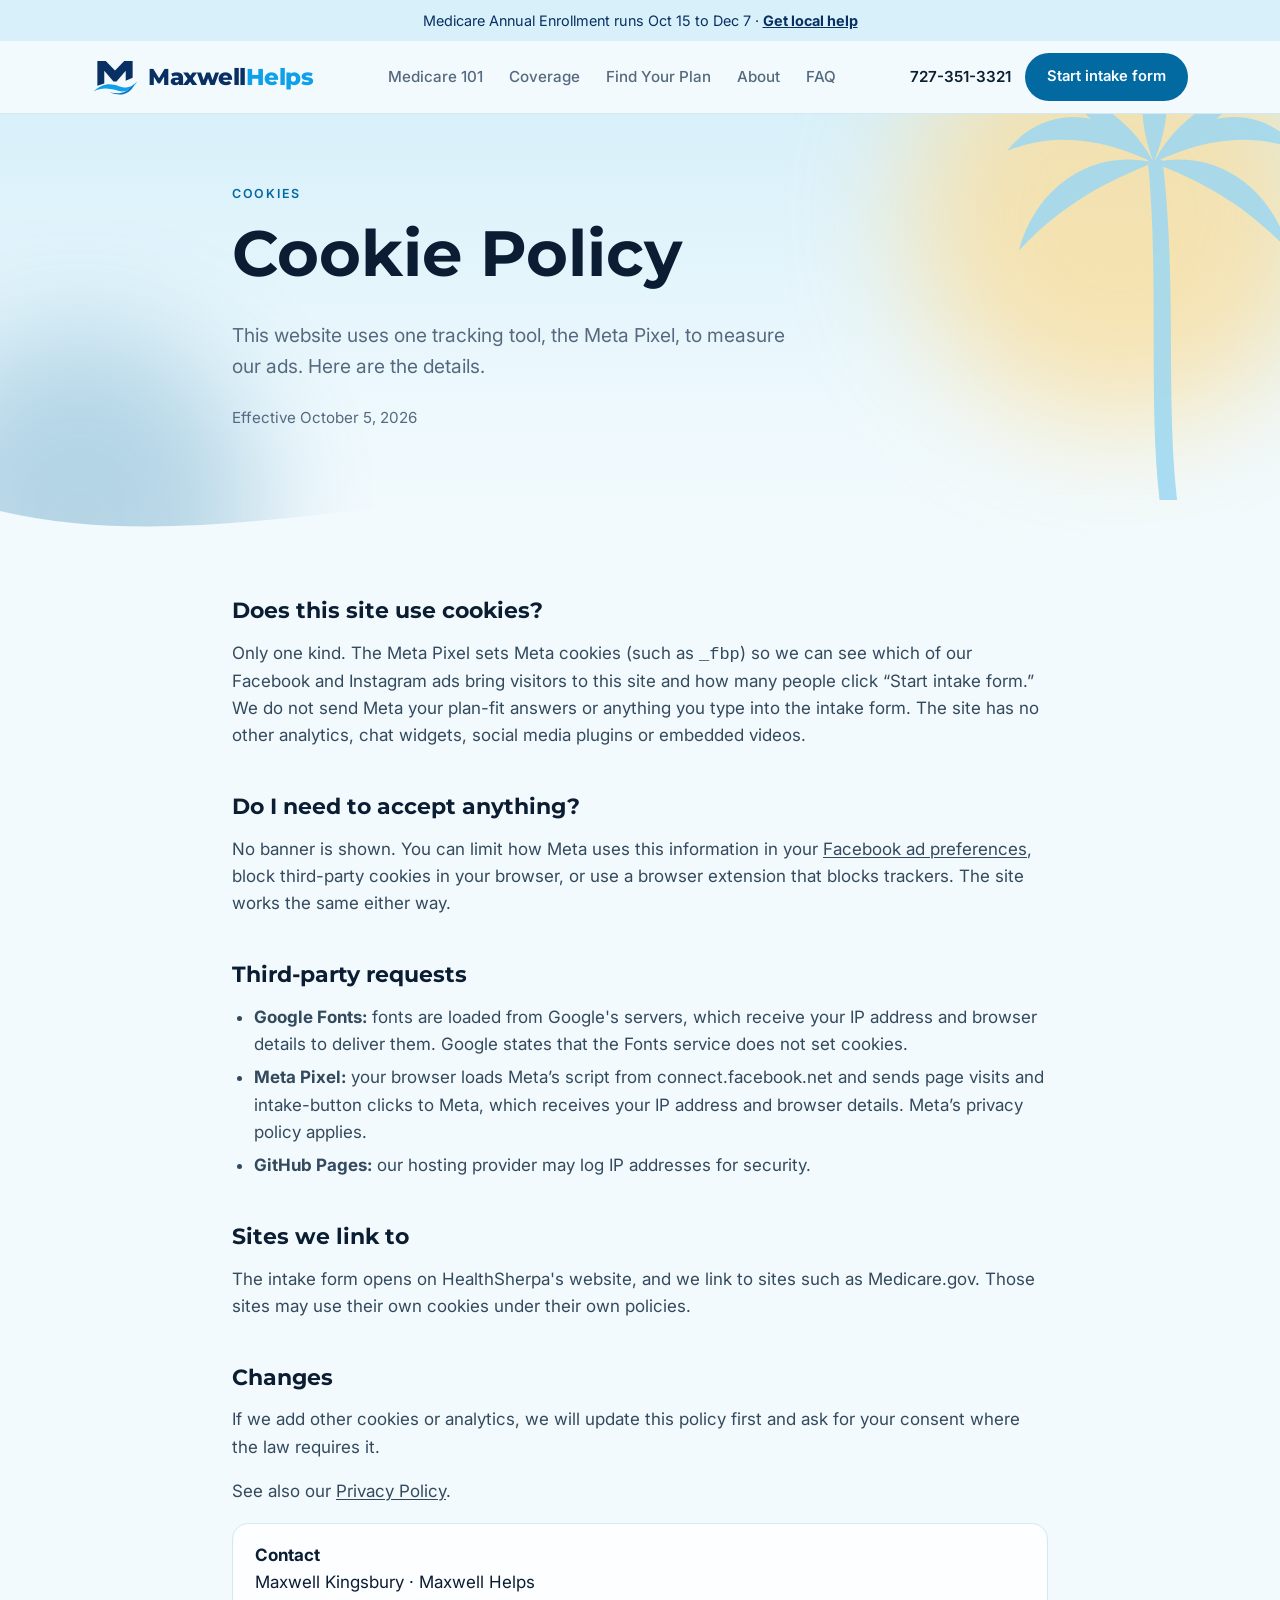
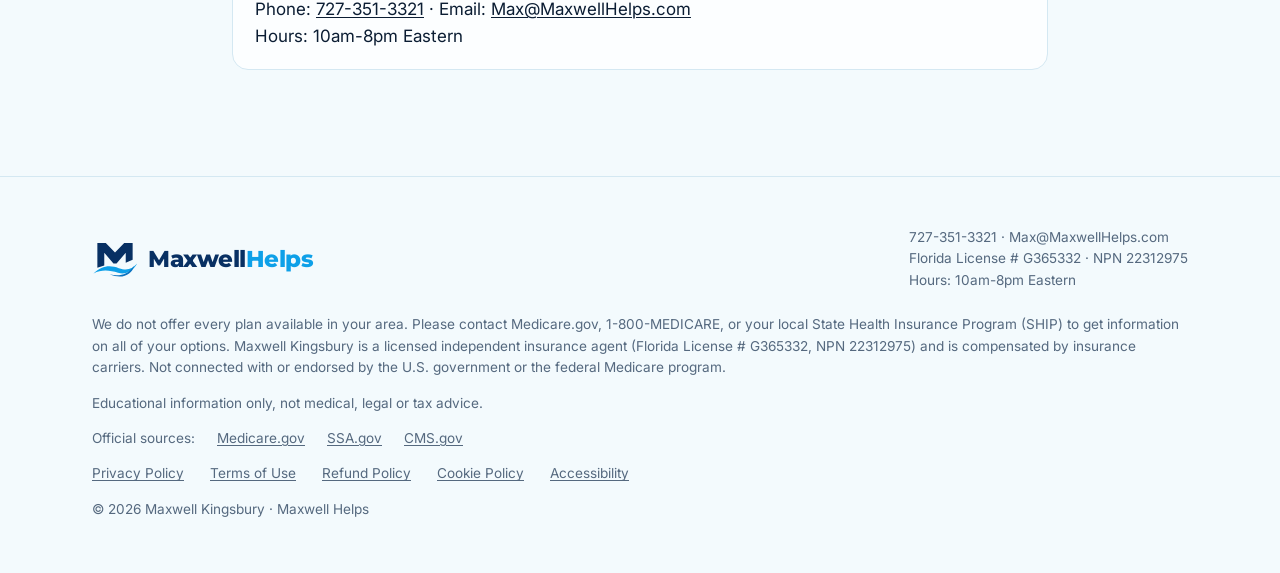
==== commit 79674b9f: "Apply site patches" ====
--- a/cookies.html
+++ b/cookies.html
@@ -5,9 +5,31 @@
 <script>document.documentElement.classList.add('js')</script>
 <meta name="viewport" content="width=device-width, initial-scale=1, viewport-fit=cover">
 <title>Cookie Policy | Maxwell Helps</title>
-<meta name="description" content="Maxwell Helps cookie policy: this site does not use cookies.">
+<meta name="description" content="Maxwell Helps cookie policy: the only cookies come from the Meta Pixel used to measure our ads.">
 <link href="https://fonts.googleapis.com/css2?family=Montserrat:wght@600;700;800&family=Inter:wght@400;500;600&display=swap" rel="stylesheet">
 <link rel="stylesheet" href="styles.css">
+<!-- Meta Pixel Code -->
+<script>
+!function(f,b,e,v,n,t,s)
+{if(f.fbq)return;n=f.fbq=function(){n.callMethod?
+n.callMethod.apply(n,arguments):n.queue.push(arguments)};
+if(!f._fbq)f._fbq=n;n.push=n;n.loaded=!0;n.version='2.0';
+n.queue=[];t=b.createElement(e);t.async=!0;
+t.src=v;s=b.getElementsByTagName(e)[0];
+s.parentNode.insertBefore(t,s)}(window, document,'script',
+'https://connect.facebook.net/en_US/fbevents.js');
+fbq('set', 'autoConfig', false, '2256759738577487');
+fbq('init', '2256759738577487');
+fbq('track', 'PageView');
+document.addEventListener('click', function (e) {
+  var a = e.target.closest && e.target.closest('a[href*="healthsherpa.com/intake"]');
+  if (a) fbq('track', 'Lead', {content_name: 'Start intake form'});
+});
+</script>
+<noscript><img height="1" width="1" style="display:none" alt=""
+src="https://www.facebook.com/tr?id=2256759738577487&ev=PageView&noscript=1"
+/></noscript>
+<!-- End Meta Pixel Code -->
 </head>
 <body><a class="skip" href="#main">Skip to main content</a><svg width="0" height="0" style="position:absolute"><symbol id="palm" viewBox="0 0 200 300"><g fill="currentColor"><path d="M96 68C104 150 96 230 104 300L116 300C108 230 116 150 106 68Z"/><path d="M100 70C70 30 25 30 0 62C35 48 68 55 100 70Z"/><path d="M100 70C130 30 175 30 200 62C165 48 132 55 100 70Z"/><path d="M100 70C60 60 20 85 8 130C40 96 70 82 100 70Z"/><path d="M100 70C140 60 180 85 192 130C160 96 130 82 100 70Z"/><path d="M100 70C85 30 95 10 108 0C112 30 108 50 100 70Z"/><path d="M100 70C80 55 55 45 40 20C70 30 90 50 100 70Z"/><path d="M100 70C120 55 145 45 160 20C130 30 110 50 100 70Z"/></g></symbol></svg>
 <div class="banner">Medicare Annual Enrollment runs Oct 15 to Dec 7 · <a href="index.html#contact">Get local help</a></div>
@@ -23,24 +45,25 @@
 <div class="wrap"><div>
   <span class="eyebrow">Cookies</span>
   <h1>Cookie Policy</h1>
-  <p class="lead">This website does not use cookies or tracking. Here are the details.</p>
-  <p class="updated">Effective September 28, 2026</p>
+  <p class="lead">This website uses one tracking tool, the Meta Pixel, to measure our ads. Here are the details.</p>
+  <p class="updated">Effective October 5, 2026</p>
 </div></div><svg class="wave" viewBox="0 0 1440 80" preserveAspectRatio="none" aria-hidden="true"><path d="M0 40C240 90 480 0 720 40S1200 80 1440 30V80H0Z"/></svg></section>
 
 <section class="legal-body"><div class="wrap legal">
 <h2>Does this site use cookies?</h2>
-<p>No. This website does not set any cookies and does not store anything in your browser's local storage. It has no analytics, advertising pixels, chat widgets, social media plugins or embedded videos.</p>
+<p>Only one kind. The Meta Pixel sets Meta cookies (such as <code>_fbp</code>) so we can see which of our Facebook and Instagram ads bring visitors to this site and how many people click &ldquo;Start intake form.&rdquo; We do not send Meta your plan-fit answers or anything you type into the intake form. The site has no other analytics, chat widgets, social media plugins or embedded videos.</p>
 <h2>Do I need to accept anything?</h2>
-<p>No. Because the site uses no cookies and no tracking, there is nothing to accept, so no cookie banner is shown.</p>
+<p>No banner is shown. You can limit how Meta uses this information in your <a href="https://www.facebook.com/adpreferences/ad_settings" target="_blank" rel="noopener">Facebook ad preferences</a>, block third-party cookies in your browser, or use a browser extension that blocks trackers. The site works the same either way.</p>
 <h2>Third-party requests</h2>
 <ul>
 <li><strong>Google Fonts:</strong> fonts are loaded from Google's servers, which receive your IP address and browser details to deliver them. Google states that the Fonts service does not set cookies.</li>
+<li><strong>Meta Pixel:</strong> your browser loads Meta&rsquo;s script from connect.facebook.net and sends page visits and intake-button clicks to Meta, which receives your IP address and browser details. Meta&rsquo;s privacy policy applies.</li>
 <li><strong>GitHub Pages:</strong> our hosting provider may log IP addresses for security.</li>
 </ul>
 <h2>Sites we link to</h2>
 <p>The intake form opens on HealthSherpa's website, and we link to sites such as Medicare.gov. Those sites may use their own cookies under their own policies.</p>
 <h2>Changes</h2>
-<p>If we ever add cookies or analytics, we will update this policy first and ask for your consent where the law requires it.</p>
+<p>If we add other cookies or analytics, we will update this policy first and ask for your consent where the law requires it.</p>
 <p>See also our <a href="privacy.html">Privacy Policy</a>.</p>
 <div class="box"><strong>Contact</strong><br>Maxwell Kingsbury · Maxwell Helps<br>Phone: <a href="tel:+17273513321">727-351-3321</a> · Email: <a href="mailto:Max@MaxwellHelps.com">Max@MaxwellHelps.com</a><br>Hours: 10am-8pm Eastern</div>
 </div></section>
